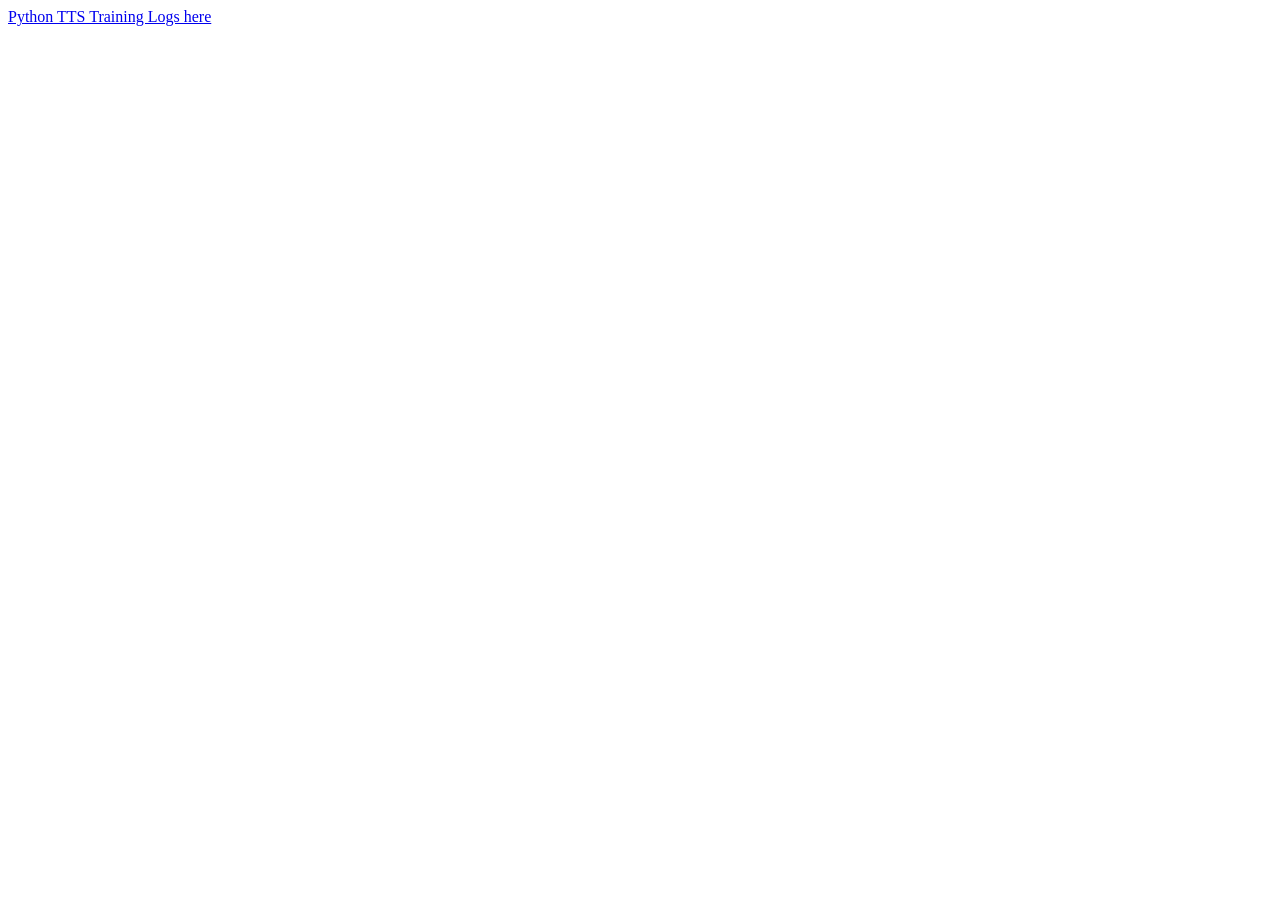
==== index.html @ dbb606b7 "Set up root dir redirects" ====
<!DOCTYPE html>
<html lang = "en">

<head>
    <meta charset="UTF-8">
    <meta name="viewport" content="width=device-width, initial-scale=1.0">

    <title>Taha root dir</title>

</head>

<body>
    <a href="https://tahadidit.github.io/python-tts-logs/">Python TTS Training Logs here</a>
</body>

</html>
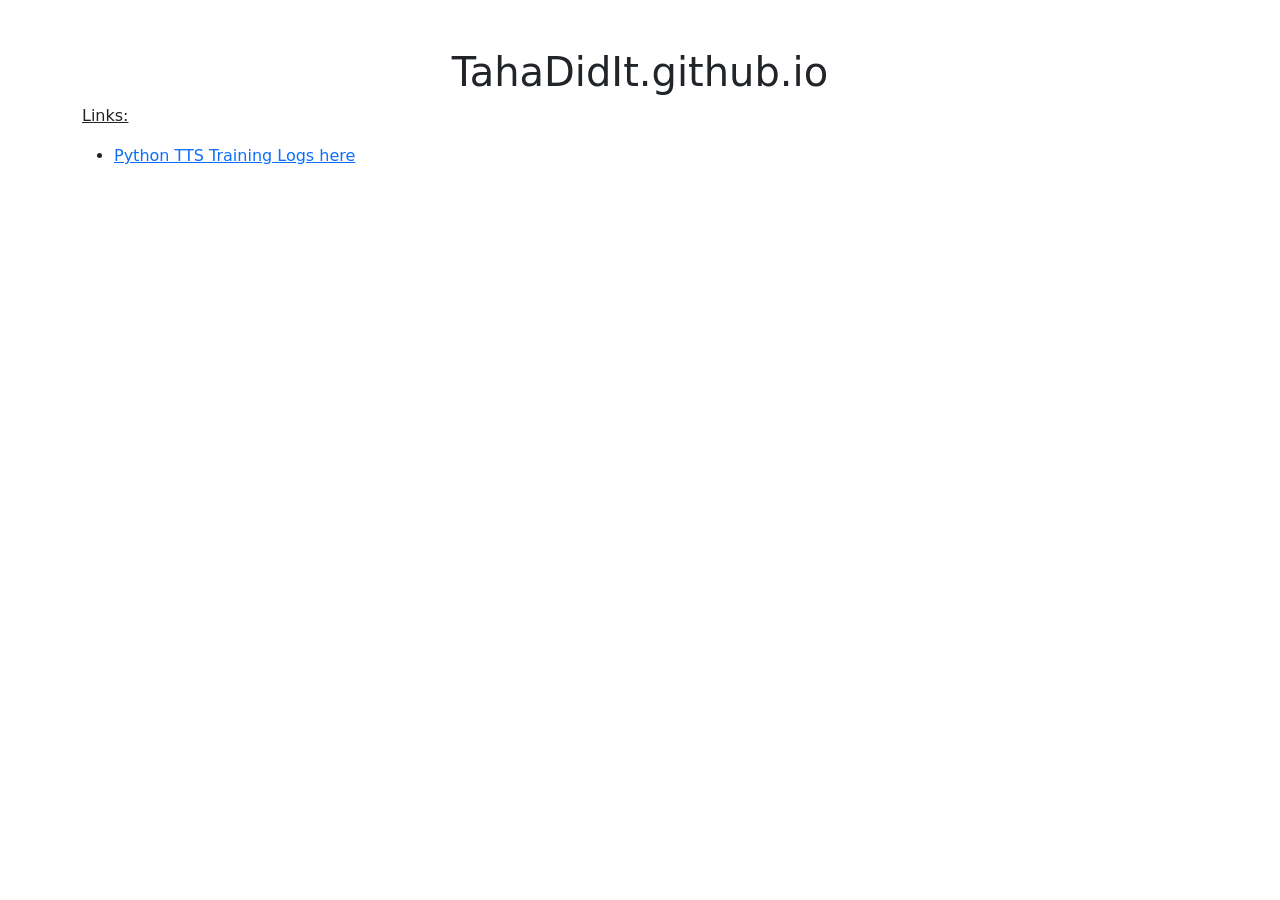
==== commit 2c8e0199: "moved stylesheets to be global, basic root index setup" ====
--- a/index.html
+++ b/index.html
@@ -7,10 +7,21 @@
 
     <title>Taha root dir</title>
 
+    <link rel="stylesheet" href="./css/bootstrap.min.css">
+    <link rel="stylesheet" href="./css/custom.css">
 </head>
 
 <body>
-    <a href="https://tahadidit.github.io/python-tts-logs/">Python TTS Training Logs here</a>
+    <div class="container mt-5">
+        <h1 class="text-center">TahaDidIt.github.io</h1>
+
+        <p>
+            <u>Links:</u>
+            <ul>
+                <li><a href="https://tahadidit.github.io/python-tts-logs/">Python TTS Training Logs here</a></li>
+            </ul>
+        </p>
+    </div>
 </body>
 
 </html>
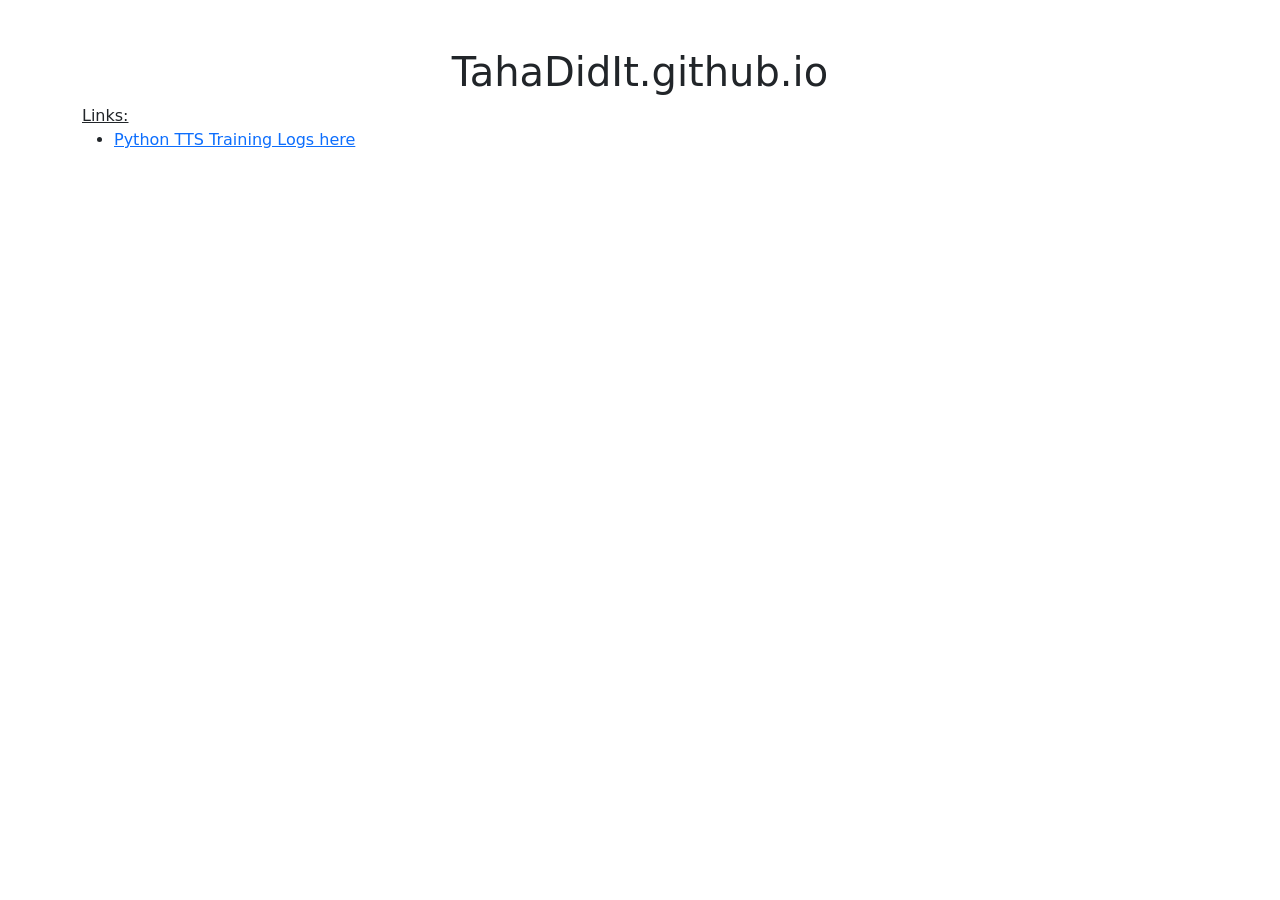
==== commit f2b602ca: "removed p tag on homepage" ====
--- a/index.html
+++ b/index.html
@@ -1,5 +1,5 @@
 <!DOCTYPE html>
-<html lang = "en">
+<html lang="en">
 
 <head>
     <meta charset="UTF-8">
@@ -12,16 +12,14 @@
 </head>
 
 <body>
-    <div class="container mt-5">
-        <h1 class="text-center">TahaDidIt.github.io</h1>
+<div class="container mt-5">
+    <h1 class="text-center">TahaDidIt.github.io</h1>
 
-        <p>
-            <u>Links:</u>
-            <ul>
-                <li><a href="https://tahadidit.github.io/python-tts-logs/">Python TTS Training Logs here</a></li>
-            </ul>
-        </p>
-    </div>
+    <u>Links:</u>
+    <ul>
+        <li><a href="https://tahadidit.github.io/python-tts-logs/">Python TTS Training Logs here</a></li>
+    </ul>
+</div>
 </body>
 
 </html>
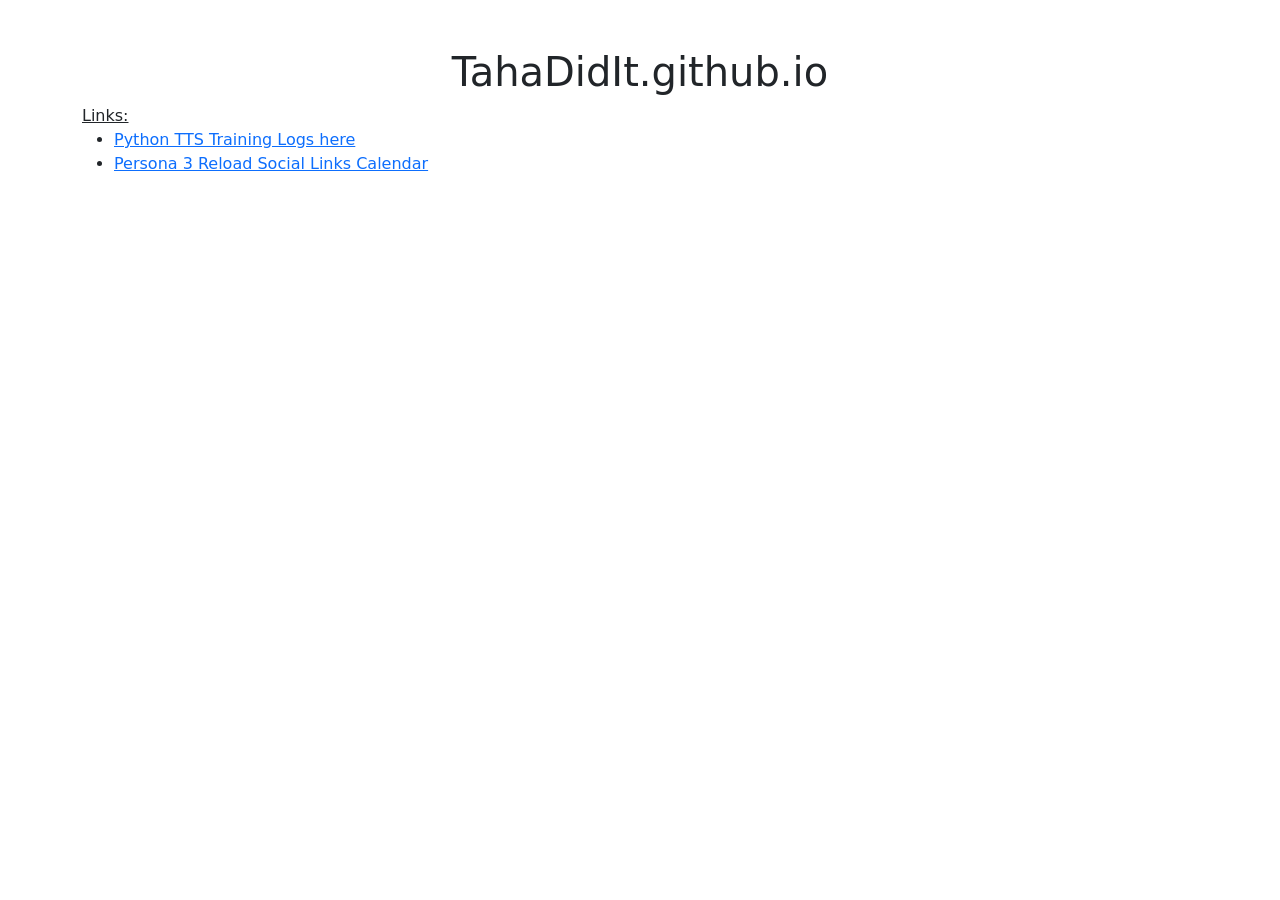
==== commit 2b94381f: "made p3r week calendar" ====
--- a/index.html
+++ b/index.html
@@ -18,6 +18,7 @@
     <u>Links:</u>
     <ul>
         <li><a href="https://tahadidit.github.io/python-tts-logs/">Python TTS Training Logs here</a></li>
+        <li><a href="https://tahadidit.github.io/p3r-social-calendar/">Persona 3 Reload Social Links Calendar</a></li>
     </ul>
 </div>
 </body>
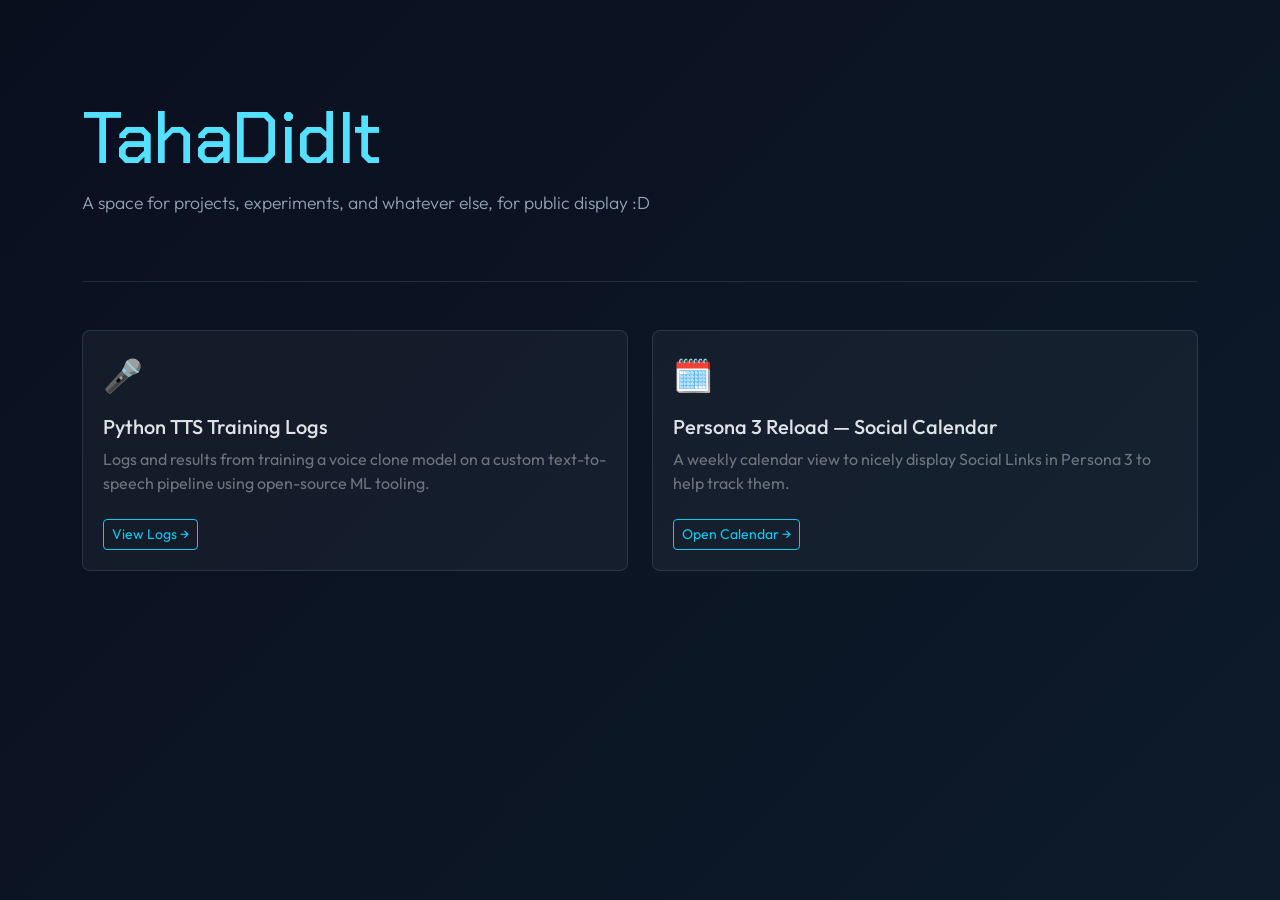
==== commit 3c4be038: "Restyle home page" ====
--- a/index.html
+++ b/index.html
@@ -1,26 +1,62 @@
 <!DOCTYPE html>
-<html lang="en">
+<html lang="en" data-bs-theme="dark">
 
 <head>
     <meta charset="UTF-8">
     <meta name="viewport" content="width=device-width, initial-scale=1.0">
 
-    <title>Taha root dir</title>
+    <title>TahaDidIt</title>
 
     <link rel="stylesheet" href="./css/bootstrap.min.css">
     <link rel="stylesheet" href="./css/custom.css">
 </head>
 
 <body>
-<div class="container mt-5">
-    <h1 class="text-center">TahaDidIt.github.io</h1>
+<div class="container py-5">
 
-    <u>Links:</u>
-    <ul>
-        <li><a href="https://tahadidit.github.io/python-tts-logs/">Python TTS Training Logs here</a></li>
-        <li><a href="https://tahadidit.github.io/p3r-social-calendar/">Persona 3 Reload Social Links Calendar</a></li>
-    </ul>
+    <!-- Hero -->
+    <section class="py-5">
+        <h1 class="hero-name mb-2">TahaDidIt</h1>
+        <p class="hero-tagline mb-0">A space for projects, experiments, and whatever else, for public display :D</p>
+    </section>
+
+    <hr class="border-secondary mb-5">
+
+    <!-- Project Cards -->
+    <div class="row row-cols-1 row-cols-md-2 g-4">
+
+        <div class="col">
+            <div class="card h-100 project-card rounded-3 p-1">
+                <div class="card-body">
+                    <div class="fs-2 mb-3">🎤</div>
+                    <h5 class="card-title fw-500">Python TTS Training Logs</h5>
+                    <p class="card-text text-secondary">Logs and results from training a voice clone
+                        model on a custom text-to-speech pipeline using open-source ML tooling.</p>
+                </div>
+                <div class="card-footer bg-transparent border-0 pb-3">
+                    <a href="https://tahadidit.github.io/python-tts-logs/" class="btn btn-outline-info btn-sm">View Logs
+                        →</a>
+                </div>
+            </div>
+        </div>
+
+        <div class="col">
+            <div class="card h-100 project-card rounded-3 p-1">
+                <div class="card-body">
+                    <div class="fs-2 mb-3">🗓️</div>
+                    <h5 class="card-title fw-500">Persona 3 Reload — Social Calendar</h5>
+                    <p class="card-text text-secondary">A weekly calendar view to nicely display Social Links in Persona
+                        3 to help track them.</p>
+                </div>
+                <div class="card-footer bg-transparent border-0 pb-3">
+                    <a href="https://tahadidit.github.io/p3r-social-calendar/" class="btn btn-outline-info btn-sm">Open
+                        Calendar →</a>
+                </div>
+            </div>
+        </div>
+
+    </div>
 </div>
 </body>
 
-</html>+</html>
--- a/css/custom.css
+++ b/css/custom.css
@@ -0,0 +1,36 @@
+@import url('https://fonts.googleapis.com/css2?family=Chakra+Petch:wght@600&family=Outfit:wght@300;400;500&display=swap');
+
+:root {
+    --accent: #54e0ff;
+}
+
+body {
+    font-family: 'Outfit', sans-serif;
+    background: linear-gradient(135deg, #0a0f1e 0%, #0d1b2a 100%);
+    min-height: 100vh;
+}
+
+.hero-name {
+    font-family: 'Chakra Petch', sans-serif;
+    font-size: clamp(2.5rem, 6vw, 4.5rem);
+    color: var(--accent);
+    letter-spacing: -0.02em;
+}
+
+.hero-tagline {
+    color: rgba(220, 240, 255, 0.65);
+    font-weight: 300;
+    font-size: 1.1rem;
+}
+
+.project-card {
+    transition: transform 0.2s ease, box-shadow 0.2s ease;
+    border: 1px solid rgba(200, 235, 255, 0.12);
+    background: rgba(255, 255, 255, 0.04);
+}
+
+.project-card:hover {
+    transform: translateY(-4px);
+    box-shadow: 0 8px 32px rgba(84, 224, 255, 0.12);
+    border-color: rgba(84, 224, 255, 0.3);
+}
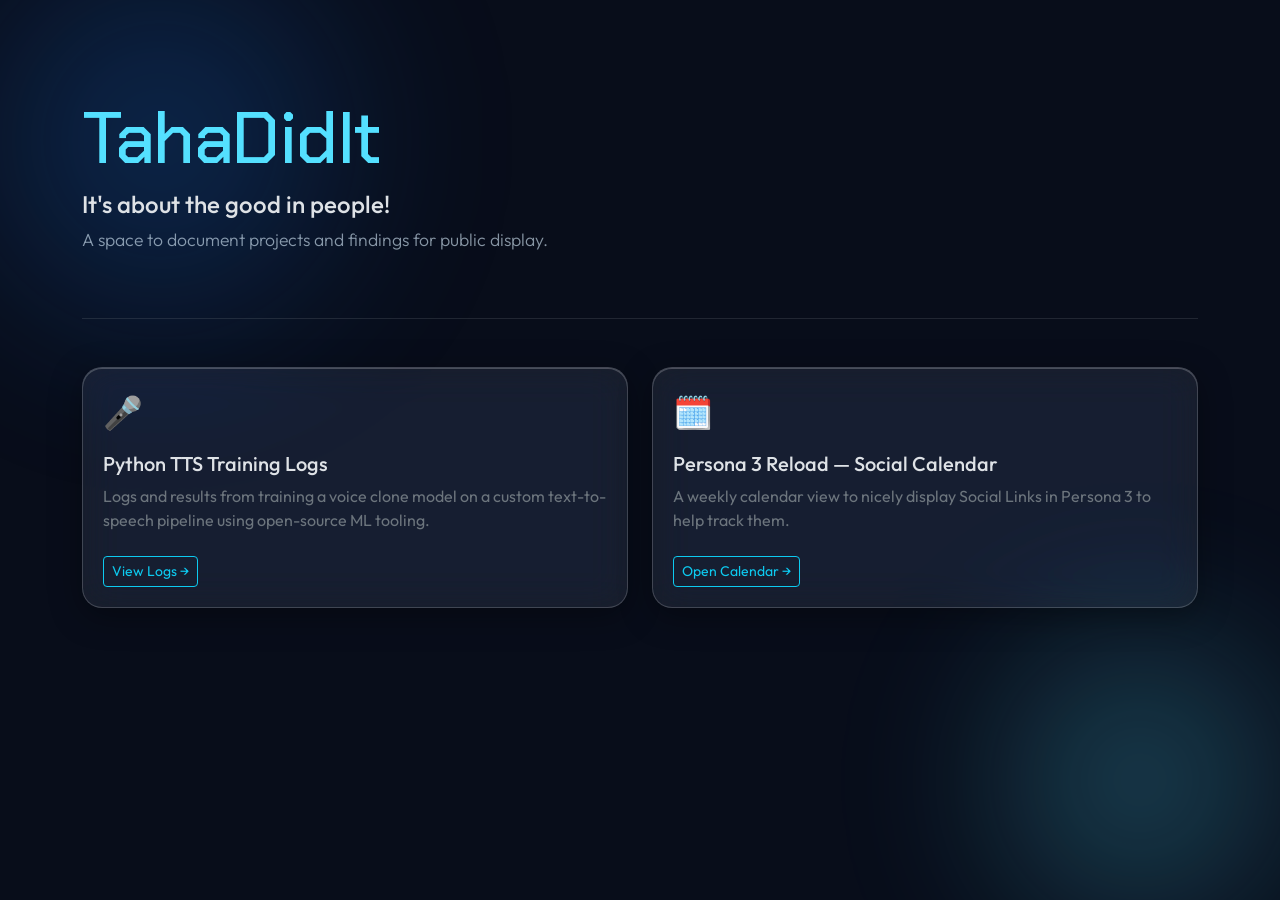
==== commit 2966a16e: "update style to glass pane and tweaks" ====
--- a/index.html
+++ b/index.html
@@ -17,7 +17,8 @@
     <!-- Hero -->
     <section class="py-5">
         <h1 class="hero-name mb-2">TahaDidIt</h1>
-        <p class="hero-tagline mb-0">A space for projects, experiments, and whatever else, for public display :D</p>
+        <h4>It's about the good in people!</h4>
+        <p class="hero-tagline mb-0">A space to document projects and findings for public display.</p>
     </section>
 
     <hr class="border-secondary mb-5">
@@ -26,7 +27,7 @@
     <div class="row row-cols-1 row-cols-md-2 g-4">
 
         <div class="col">
-            <div class="card h-100 project-card rounded-3 p-1">
+            <div class="card h-100 project-card p-1">
                 <div class="card-body">
                     <div class="fs-2 mb-3">🎤</div>
                     <h5 class="card-title fw-500">Python TTS Training Logs</h5>
@@ -41,7 +42,7 @@
         </div>
 
         <div class="col">
-            <div class="card h-100 project-card rounded-3 p-1">
+            <div class="card h-100 project-card p-1">
                 <div class="card-body">
                     <div class="fs-2 mb-3">🗓️</div>
                     <h5 class="card-title fw-500">Persona 3 Reload — Social Calendar</h5>
--- a/css/custom.css
+++ b/css/custom.css
@@ -2,14 +2,52 @@
 
 :root {
     --accent: #54e0ff;
+    --glass-bg: rgba(255, 255, 255, 0.07);
+    --glass-border: rgba(255, 255, 255, 0.18);
+    --glass-shine: rgba(255, 255, 255, 0.22);
 }
 
+/* ── Background with colour blobs for the glass to refract ── */
 body {
     font-family: 'Outfit', sans-serif;
-    background: linear-gradient(135deg, #0a0f1e 0%, #0d1b2a 100%);
     min-height: 100vh;
+    background: #080d1a;
+    overflow-x: hidden;
 }
 
+body::before,
+body::after {
+    content: '';
+    position: fixed;
+    border-radius: 50%;
+    filter: blur(80px);
+    opacity: 0.35;
+    pointer-events: none;
+    z-index: 0;
+}
+
+body::before {
+    width: 520px;
+    height: 520px;
+    background: radial-gradient(circle, #1c6fd6 0%, transparent 70%);
+    top: -120px;
+    left: -100px;
+}
+
+body::after {
+    width: 400px;
+    height: 400px;
+    background: radial-gradient(circle, #54e0ff 0%, transparent 70%);
+    bottom: -80px;
+    right: -60px;
+}
+
+.container {
+    position: relative;
+    z-index: 1;
+}
+
+/* ── Hero ── */
 .hero-name {
     font-family: 'Chakra Petch', sans-serif;
     font-size: clamp(2.5rem, 6vw, 4.5rem);
@@ -18,19 +56,29 @@
 }
 
 .hero-tagline {
-    color: rgba(220, 240, 255, 0.65);
+    color: rgba(220, 240, 255, 0.6);
     font-weight: 300;
     font-size: 1.1rem;
 }
 
+/* ── Liquid Glass Cards ── */
 .project-card {
-    transition: transform 0.2s ease, box-shadow 0.2s ease;
-    border: 1px solid rgba(200, 235, 255, 0.12);
-    background: rgba(255, 255, 255, 0.04);
+    border-radius: 1.25rem !important;
+    background: var(--glass-bg);
+    backdrop-filter: blur(18px) saturate(160%);
+    -webkit-backdrop-filter: blur(18px) saturate(160%);
+    border: 1px solid var(--glass-border) !important;
+    box-shadow:
+        inset 0 1px 0 var(--glass-shine),   /* top rim highlight */
+        0 8px 32px rgba(0, 0, 0, 0.35);
+    transition: transform 0.22s ease, box-shadow 0.22s ease, border-color 0.22s ease;
 }
 
 .project-card:hover {
-    transform: translateY(-4px);
-    box-shadow: 0 8px 32px rgba(84, 224, 255, 0.12);
-    border-color: rgba(84, 224, 255, 0.3);
+    transform: translateY(-5px);
+    border-color: rgba(84, 224, 255, 0.35) !important;
+    box-shadow:
+        inset 0 1px 0 var(--glass-shine),
+        0 16px 48px rgba(84, 224, 255, 0.15),
+        0 4px 12px rgba(0, 0, 0, 0.4);
 }
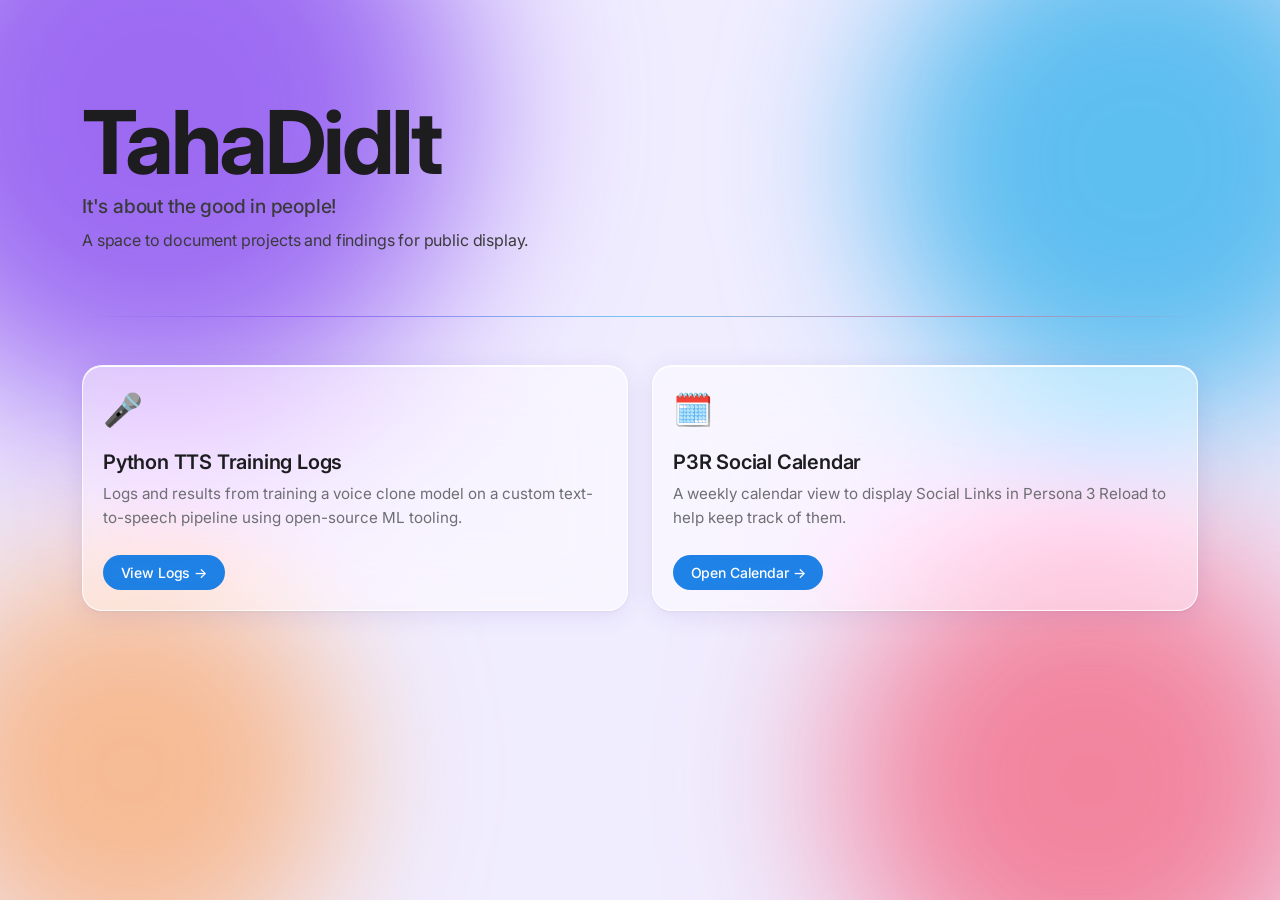
==== commit 09c6c8c4: "Redesign home in Apple style" ====
--- a/index.html
+++ b/index.html
@@ -1,5 +1,5 @@
 <!DOCTYPE html>
-<html lang="en" data-bs-theme="dark">
+<html lang="en">
 
 <head>
     <meta charset="UTF-8">
@@ -12,16 +12,24 @@
 </head>
 
 <body>
+
+<div class="bg-canvas" aria-hidden="true">
+    <div class="orb orb-1"></div>
+    <div class="orb orb-2"></div>
+    <div class="orb orb-3"></div>
+    <div class="orb orb-4"></div>
+</div>
+
 <div class="container py-5">
 
     <!-- Hero -->
     <section class="py-5">
-        <h1 class="hero-name mb-2">TahaDidIt</h1>
-        <h4>It's about the good in people!</h4>
+        <h1 class="hero-name mb-1">TahaDidIt</h1>
+        <p class="hero-subtitle mb-1">It's about the good in people!</p>
         <p class="hero-tagline mb-0">A space to document projects and findings for public display.</p>
     </section>
 
-    <hr class="border-secondary mb-5">
+    <hr class="mb-5">
 
     <!-- Project Cards -->
     <div class="row row-cols-1 row-cols-md-2 g-4">
@@ -30,13 +38,12 @@
             <div class="card h-100 project-card p-1">
                 <div class="card-body">
                     <div class="fs-2 mb-3">🎤</div>
-                    <h5 class="card-title fw-500">Python TTS Training Logs</h5>
-                    <p class="card-text text-secondary">Logs and results from training a voice clone
+                    <h5 class="card-title">Python TTS Training Logs</h5>
+                    <p class="card-text">Logs and results from training a voice clone
                         model on a custom text-to-speech pipeline using open-source ML tooling.</p>
                 </div>
                 <div class="card-footer bg-transparent border-0 pb-3">
-                    <a href="https://tahadidit.github.io/python-tts-logs/" class="btn btn-outline-info btn-sm">View Logs
-                        →</a>
+                    <a href="https://tahadidit.github.io/python-tts-logs/" class="btn-apple">View Logs →</a>
                 </div>
             </div>
         </div>
@@ -45,13 +52,12 @@
             <div class="card h-100 project-card p-1">
                 <div class="card-body">
                     <div class="fs-2 mb-3">🗓️</div>
-                    <h5 class="card-title fw-500">Persona 3 Reload — Social Calendar</h5>
-                    <p class="card-text text-secondary">A weekly calendar view to nicely display Social Links in Persona
-                        3 to help track them.</p>
+                    <h5 class="card-title">P3R Social Calendar</h5>
+                    <p class="card-text">A weekly calendar view to display Social Links in Persona
+                        3 Reload to help keep track of them.</p>
                 </div>
                 <div class="card-footer bg-transparent border-0 pb-3">
-                    <a href="https://tahadidit.github.io/p3r-social-calendar/" class="btn btn-outline-info btn-sm">Open
-                        Calendar →</a>
+                    <a href="https://tahadidit.github.io/p3r-social-calendar/" class="btn-apple">Open Calendar →</a>
                 </div>
             </div>
         </div>
--- a/css/custom.css
+++ b/css/custom.css
@@ -1,45 +1,95 @@
-@import url('https://fonts.googleapis.com/css2?family=Chakra+Petch:wght@600&family=Outfit:wght@300;400;500&display=swap');
-
-:root {
-    --accent: #54e0ff;
-    --glass-bg: rgba(255, 255, 255, 0.07);
-    --glass-border: rgba(255, 255, 255, 0.18);
-    --glass-shine: rgba(255, 255, 255, 0.22);
-}
-
-/* ── Background with colour blobs for the glass to refract ── */
-body {
-    font-family: 'Outfit', sans-serif;
-    min-height: 100vh;
-    background: #080d1a;
-    overflow-x: hidden;
-}
-
-body::before,
-body::after {
-    content: '';
+@import url('https://fonts.googleapis.com/css2?family=Inter:wght@300;400;500;600;700&display=swap');
+
+/* ── Orb animations ── */
+@keyframes drift-a {
+    0%   { transform: translate(0, 0) scale(1); }
+    100% { transform: translate(50px, -60px) scale(1.12); }
+}
+@keyframes drift-b {
+    0%   { transform: translate(0, 0) scale(1); }
+    100% { transform: translate(-45px, 50px) scale(0.9); }
+}
+@keyframes drift-c {
+    0%   { transform: translate(0, 0) scale(1); }
+    100% { transform: translate(35px, 45px) scale(1.08); }
+}
+@keyframes drift-d {
+    0%   { transform: translate(0, 0) scale(1); }
+    100% { transform: translate(-40px, -35px) scale(0.95); }
+}
+
+/* ── Card entrance ── */
+@keyframes rise {
+    from { opacity: 0; transform: translateY(24px); }
+    to   { opacity: 1; transform: translateY(0); }
+}
+
+/* ── Background canvas ── */
+.bg-canvas {
     position: fixed;
+    inset: 0;
+    z-index: 0;
+    overflow: hidden;
+    pointer-events: none;
+}
+
+.orb {
+    position: absolute;
     border-radius: 50%;
-    filter: blur(80px);
-    opacity: 0.35;
-    pointer-events: none;
-    z-index: 0;
-}
-
-body::before {
+}
+
+/* Violet — top left */
+.orb-1 {
+    width: 620px;
+    height: 620px;
+    background: rgba(124, 58, 237, 0.72);
+    filter: blur(90px);
+    top: -200px;
+    left: -150px;
+    animation: drift-a 14s ease-in-out infinite alternate;
+}
+
+/* Sky blue — top right */
+.orb-2 {
     width: 520px;
     height: 520px;
-    background: radial-gradient(circle, #1c6fd6 0%, transparent 70%);
-    top: -120px;
-    left: -100px;
-}
-
-body::after {
-    width: 400px;
-    height: 400px;
-    background: radial-gradient(circle, #54e0ff 0%, transparent 70%);
+    background: rgba(14, 165, 233, 0.65);
+    filter: blur(80px);
+    top: -100px;
+    right: -120px;
+    animation: drift-b 11s ease-in-out infinite alternate;
+}
+
+/* Rose — bottom right */
+.orb-3 {
+    width: 500px;
+    height: 500px;
+    background: rgba(244, 63, 94, 0.6);
+    filter: blur(85px);
+    bottom: -130px;
+    right: -60px;
+    animation: drift-c 13s ease-in-out infinite alternate;
+}
+
+/* Amber — bottom left */
+.orb-4 {
+    width: 420px;
+    height: 420px;
+    background: rgba(251, 146, 60, 0.55);
+    filter: blur(75px);
     bottom: -80px;
-    right: -60px;
+    left: -80px;
+    animation: drift-d 10s ease-in-out infinite alternate;
+}
+
+/* ── Base ── */
+body {
+    font-family: -apple-system, BlinkMacSystemFont, 'Inter', 'Helvetica Neue', sans-serif;
+    background: #f0edff;
+    min-height: 100vh;
+    color: #1d1d1f;
+    -webkit-font-smoothing: antialiased;
+    overflow-x: hidden;
 }
 
 .container {
@@ -49,36 +99,104 @@
 
 /* ── Hero ── */
 .hero-name {
-    font-family: 'Chakra Petch', sans-serif;
-    font-size: clamp(2.5rem, 6vw, 4.5rem);
-    color: var(--accent);
-    letter-spacing: -0.02em;
+    font-size: clamp(3rem, 8vw, 5.5rem);
+    font-weight: 700;
+    letter-spacing: -0.04em;
+    line-height: 1.05;
+    color: #1d1d1f;
+}
+
+.hero-subtitle {
+    font-size: 1.2rem;
+    font-weight: 500;
+    color: #3a3a3c;
+    letter-spacing: -0.01em;
+    margin-top: 0.2rem;
 }
 
 .hero-tagline {
-    color: rgba(220, 240, 255, 0.6);
-    font-weight: 300;
-    font-size: 1.1rem;
-}
-
-/* ── Liquid Glass Cards ── */
+    color: #3a3a3c;
+    font-weight: 400;
+    font-size: 1rem;
+    letter-spacing: -0.01em;
+    margin-top: 0.4rem;
+}
+
+hr {
+    border: none !important;
+    height: 1.5px;
+    background: linear-gradient(
+        90deg,
+        transparent 0%,
+        rgba(124, 58, 237, 0.55) 20%,
+        rgba(14, 165, 233, 0.55) 50%,
+        rgba(244, 63, 94, 0.5) 80%,
+        transparent 100%
+    );
+    opacity: 1;
+}
+
+/* ── Glass Cards ── */
 .project-card {
-    border-radius: 1.25rem !important;
-    background: var(--glass-bg);
-    backdrop-filter: blur(18px) saturate(160%);
-    -webkit-backdrop-filter: blur(18px) saturate(160%);
-    border: 1px solid var(--glass-border) !important;
+    background: rgba(255, 255, 255, 0.48) !important;
+    backdrop-filter: blur(32px) saturate(180%);
+    -webkit-backdrop-filter: blur(32px) saturate(180%);
+    border: 1px solid rgba(255, 255, 255, 0.82) !important;
+    border-radius: 20px !important;
     box-shadow:
-        inset 0 1px 0 var(--glass-shine),   /* top rim highlight */
-        0 8px 32px rgba(0, 0, 0, 0.35);
-    transition: transform 0.22s ease, box-shadow 0.22s ease, border-color 0.22s ease;
+        inset 0 1px 0 rgba(255, 255, 255, 0.95),
+        0 4px 24px rgba(80, 40, 160, 0.1),
+        0 1px 3px rgba(0, 0, 0, 0.05);
+    animation: rise 0.5s ease both;
+    transition: transform 0.25s cubic-bezier(0.4, 0, 0.2, 1),
+                background 0.25s ease,
+                box-shadow 0.25s ease;
+}
+
+.col:nth-child(2) .project-card {
+    animation-delay: 0.1s;
 }
 
 .project-card:hover {
-    transform: translateY(-5px);
-    border-color: rgba(84, 224, 255, 0.35) !important;
+    background: rgba(255, 255, 255, 0.65) !important;
+    transform: translateY(-4px);
     box-shadow:
-        inset 0 1px 0 var(--glass-shine),
-        0 16px 48px rgba(84, 224, 255, 0.15),
-        0 4px 12px rgba(0, 0, 0, 0.4);
-}
+        inset 0 1px 0 rgba(255, 255, 255, 0.98),
+        0 16px 48px rgba(80, 40, 160, 0.15),
+        0 2px 6px rgba(0, 0, 0, 0.06);
+}
+
+.card-title {
+    font-weight: 600;
+    letter-spacing: -0.01em;
+    color: #1d1d1f;
+}
+
+.card-text {
+    color: #6e6e73 !important;
+    font-size: 0.95rem;
+    line-height: 1.6;
+}
+
+/* ── Button ── */
+.btn-apple {
+    display: inline-block;
+    background: rgba(0, 113, 227, 0.88);
+    backdrop-filter: blur(8px);
+    -webkit-backdrop-filter: blur(8px);
+    color: #fff;
+    border: none;
+    border-radius: 980px;
+    padding: 0.45rem 1.1rem;
+    font-size: 0.875rem;
+    font-weight: 500;
+    letter-spacing: -0.01em;
+    text-decoration: none;
+    transition: background 0.2s ease, transform 0.15s ease;
+}
+
+.btn-apple:hover {
+    background: rgba(0, 119, 237, 1);
+    color: #fff;
+    transform: scale(1.03);
+}
